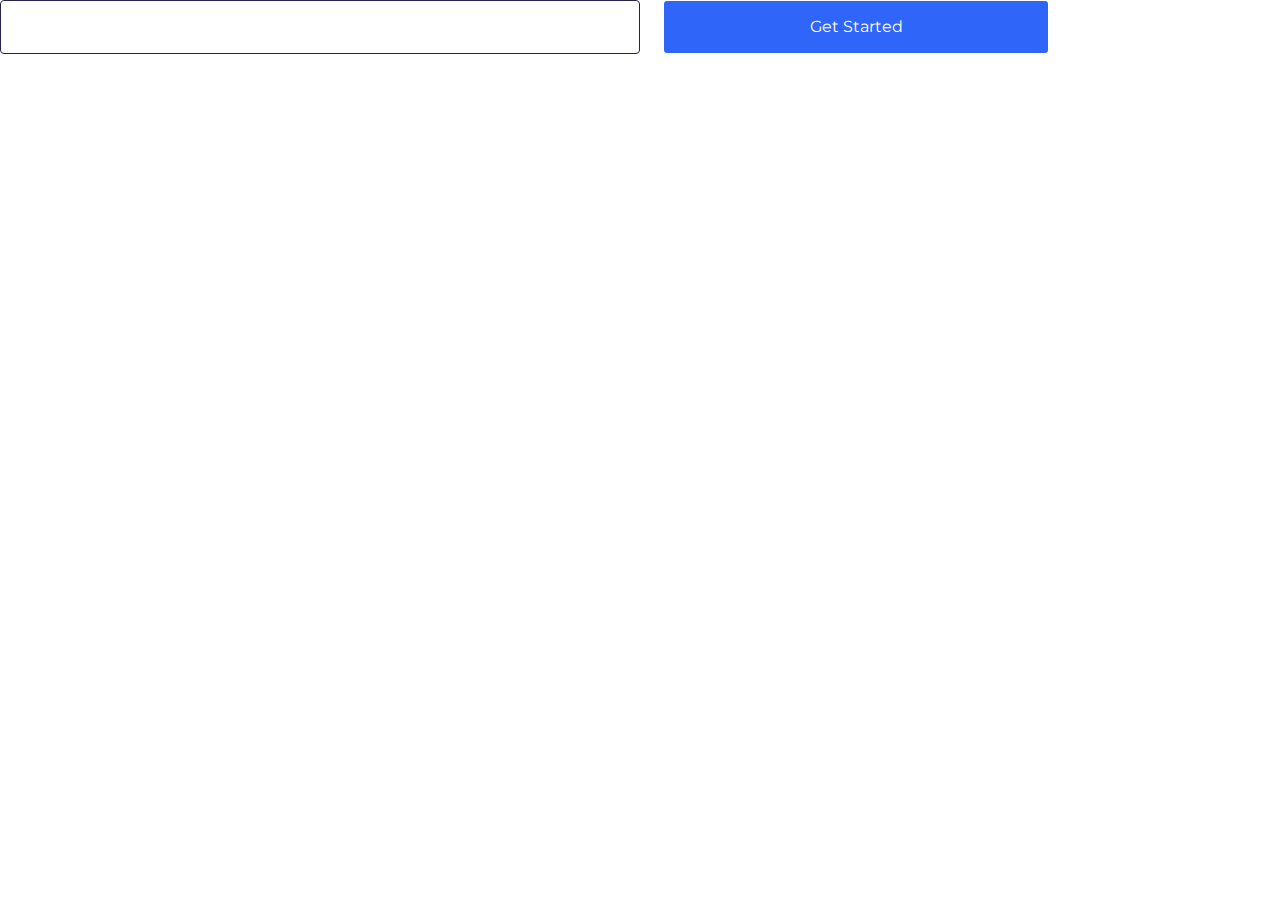
==== index2.html @ 28e1e50e "modified the input field" ====
<!DOCTYPE html>
<html lang="en">
  <head>
    <meta charset="UTF-8" />
    <meta http-equiv="X-UA-Compatible" content="IE=edge" />
    <meta name="viewport" content="width=device-width, initial-scale=1.0" />
    <title>Document</title>
    <link rel="preconnect" href="https://fonts.googleapis.com" />
    <link rel="preconnect" href="https://fonts.gstatic.com" crossorigin />
    <link
      href="https://fonts.googleapis.com/css2?family=Heebo:wght@400;500&family=Inter:wght@400;500&family=Kanit:wght@400;500;600&family=Montserrat:wght@400;500&family=Overpass:wght@400;500;600&display=swap"
      rel="stylesheet"
    />

    <link rel="stylesheet" href="./css/normalize.css" />
    <link rel="stylesheet" href="./css/style.css" />
  </head>
  <body>
    <form action="" method="post">
      <div class="form__input">
        <input
          type="email"
          class="form__input-email form__input-emobile form__input-firstemail"
          id="form__input-email"
          name="email"
          required
        />
        <button class="btn btn__secondary btn__firstemail" type="submit">
          Get Started
        </button>
      </div>
    </form>
  </body>
</html>
---- css/style.css ----
*,
*::before,
*::after {
  box-sizing: border-box;
}

:root {
  --color-primary: #07043b;
  --color-secondary: #2f65f9;
  --color-secondary-hover: #6b9bff;
  --color-white: white;
  --font-overpass: "Overpass", sans-serif;
  --font-montserrat: "Montserrat", sans-serif;
  --font-kanit: "Kanit", sans-serif;
  --font-inter: "Inter", sans-serif;
  --font-heebo: "Heebo", sans-serif;
}

html {
  font-size: 62.5%;
}

body {
  font-family: var(--font-montserrat);
  font-weight: 400;
  line-height: 1.5;
  color: var(--color-primary);
  font-size: 1.6rem;
}

h1,
h2,
h3 {
  font-family: var(--font-kanit);
  font-weight: 500;
  line-height: 1.1;
  color: var(--color-primary);
}

h1 {
  font-size: 3.5rem;
  margin-bottom: 1.5rem;
}

h2 {
  font-size: 2.8rem;
  margin-bottom: 1.8rem;
}

/* button */

.btn {
  padding: 1.7rem 6rem;
  border-radius: 3px;
}

.btn__secondary {
  background: var(--color-secondary);
  color: white;
  border: none;
  transition: background 0.2s;
}

.btn__secondary:hover {
  background: #6b9bff;
}

/* input */
.form__input {
}

.form__input-email {
  display: block;
  padding: 1.7rem 2rem;
  border-radius: 4px;
  border: 1px solid #25234e;
}

.form__input-email:focus {
  border-color: var(--color-secondary-hover);
  box-shadow: 0 0 10px 2px #e7edfc;
  outline: 0;
}

.form__input-emobile {
  width: 100%;
  margin-bottom: 3rem;
}

.form__input .btn__secondary {
  width: 100%;
}

@media screen and (min-width: 768px) {
  .form__input-firstemail {
    display: inline;
  }

  .form__input-emobile {
    width: 50%;
    margin-bottom: 0;
  }

  .form__input .btn__firstemail {
    margin-left: 2rem;
    width: 30%;
  }

  /* for the second email section on the site */

  .form__input-secondemail {
    display: block;
    margin-bottom: 3rem;
    width: 100%;
  }

  .form__input .btn__secondemail {
    margin-left: 0;
    width: 30%;
  }
}
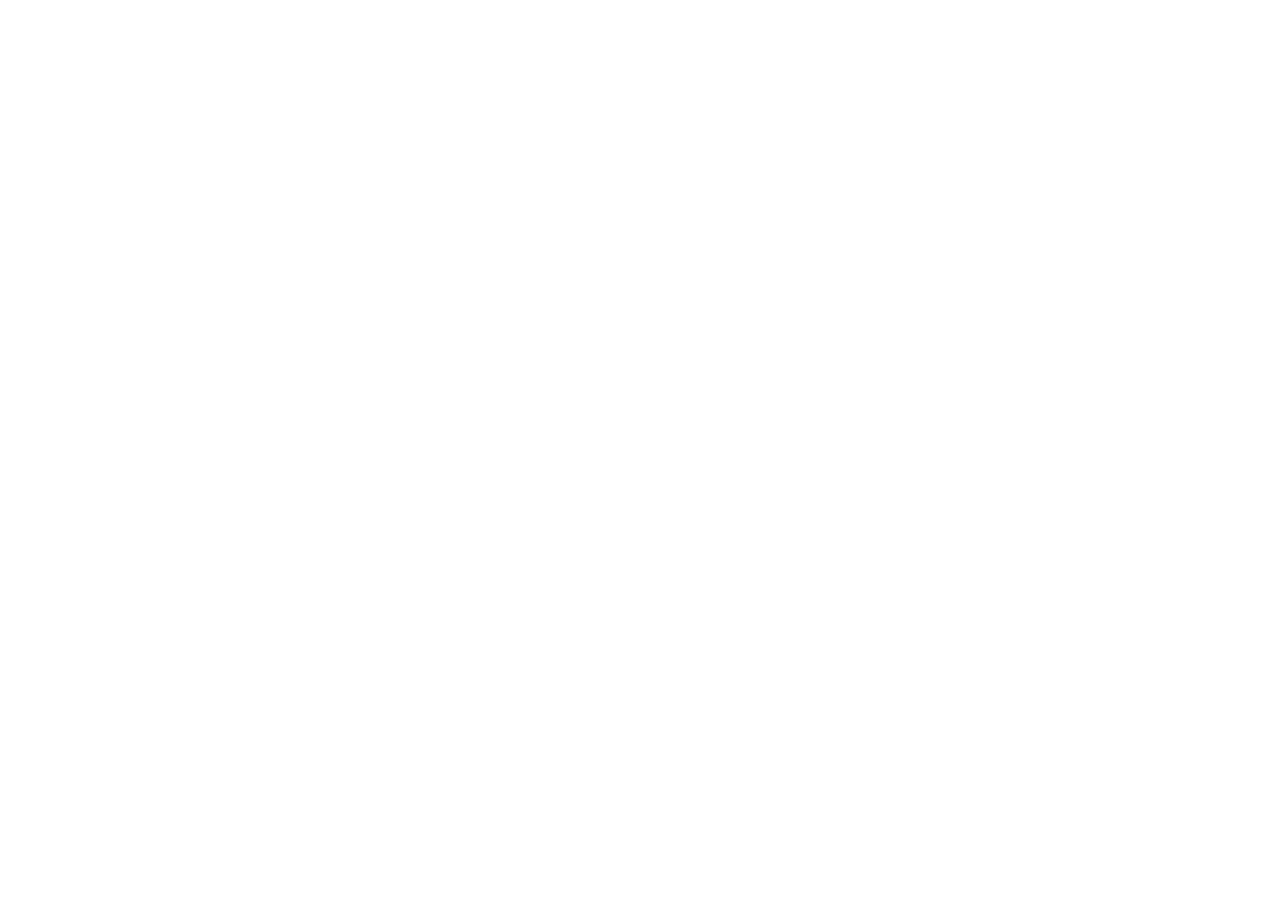
==== commit 8a1f236b: "bult the grid" ====
--- a/index2.html
+++ b/index2.html
@@ -16,19 +16,6 @@
     <link rel="stylesheet" href="./css/style.css" />
   </head>
   <body>
-    <form action="" method="post">
-      <div class="form__input">
-        <input
-          type="email"
-          class="form__input-email form__input-emobile form__input-firstemail"
-          id="form__input-email"
-          name="email"
-          required
-        />
-        <button class="btn btn__secondary btn__firstemail" type="submit">
-          Get Started
-        </button>
-      </div>
-    </form>
+    <div class="grid grid__1x2 grid__1x4"></div>
   </body>
 </html>
--- a/css/style.css
+++ b/css/style.css
@@ -119,3 +119,24 @@
     width: 30%;
   }
 }
+
+/* grid */
+.grid {
+  display: grid;
+  grid-template-columns: repeat(1, 1fr);
+  grid-auto-rows: minmax(10rem, auto);
+}
+
+@media screen and (min-width: 768px) {
+  .grid__1x2 {
+    display: grid;
+    grid-template-columns: repeat(2, 1fr);
+    grid-auto-rows: minmax(10rem, auto);
+  }
+
+  .grid__1x4 {
+    display: grid;
+    grid-template-columns: repeat(4, 1fr);
+    grid-auto-rows: minmax(10rem, auto);
+  }
+}
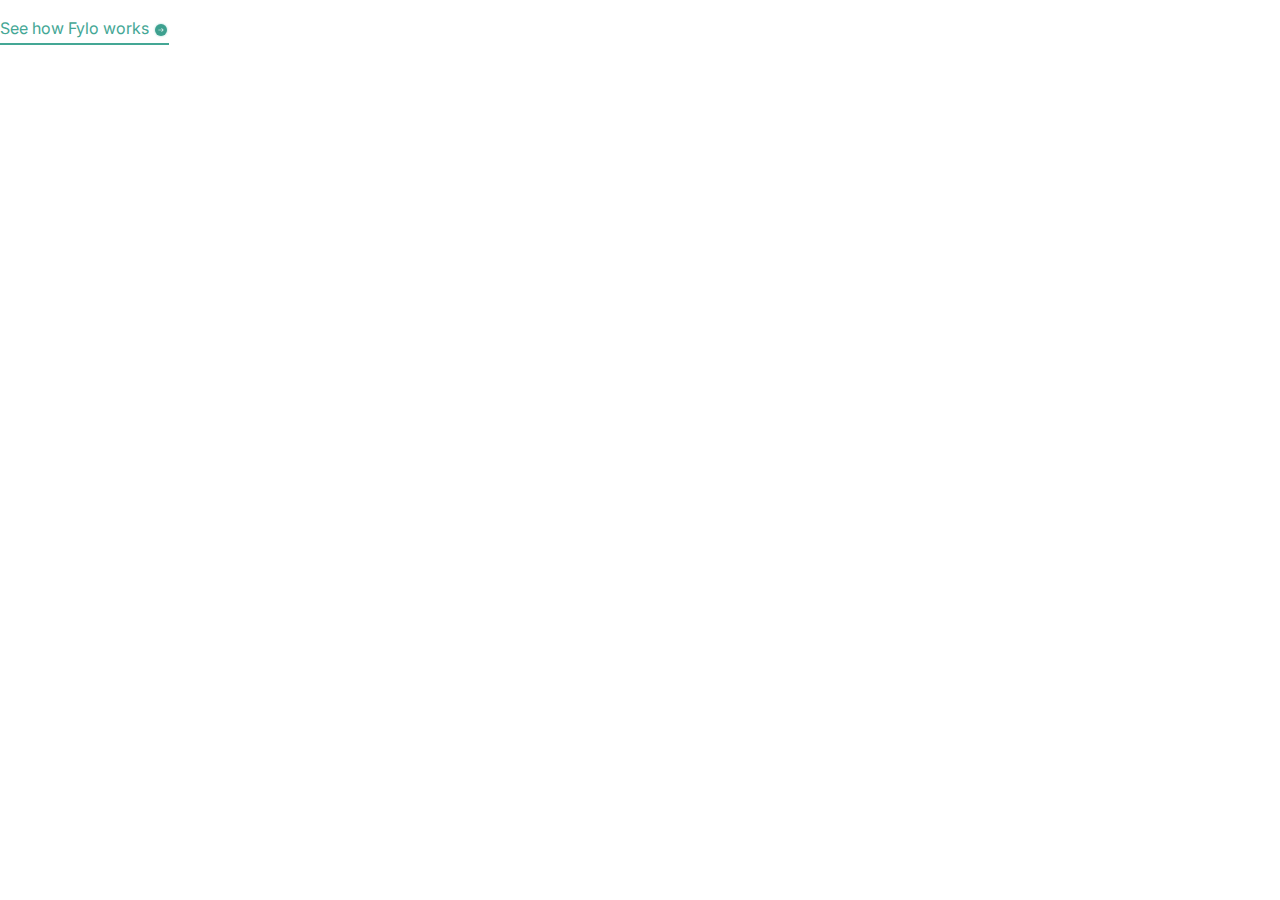
==== commit 19d9edf6: "arrowlink created" ====
--- a/index2.html
+++ b/index2.html
@@ -16,6 +16,11 @@
     <link rel="stylesheet" href="./css/style.css" />
   </head>
   <body>
-    <div class="grid grid__1x2 grid__1x4"></div>
+    <p class="arrow__link">
+      <a href="#">
+        See how Fylo works
+        <img class="arrow__image" src="./images/icon-arrow.svg" alt="" />
+      </a>
+    </p>
   </body>
 </html>
--- a/css/style.css
+++ b/css/style.css
@@ -140,3 +140,18 @@
     grid-auto-rows: minmax(10rem, auto);
   }
 }
+
+/* arrow link */
+
+.arrow__link a {
+  color: #44a795;
+  font-family: "Inter", sans-serif;
+  text-decoration: none;
+  border-bottom: 2px solid #44a795;
+  padding-bottom: 0.5rem;
+  width: 50%;
+}
+
+.arrow__image {
+  vertical-align: middle;
+}
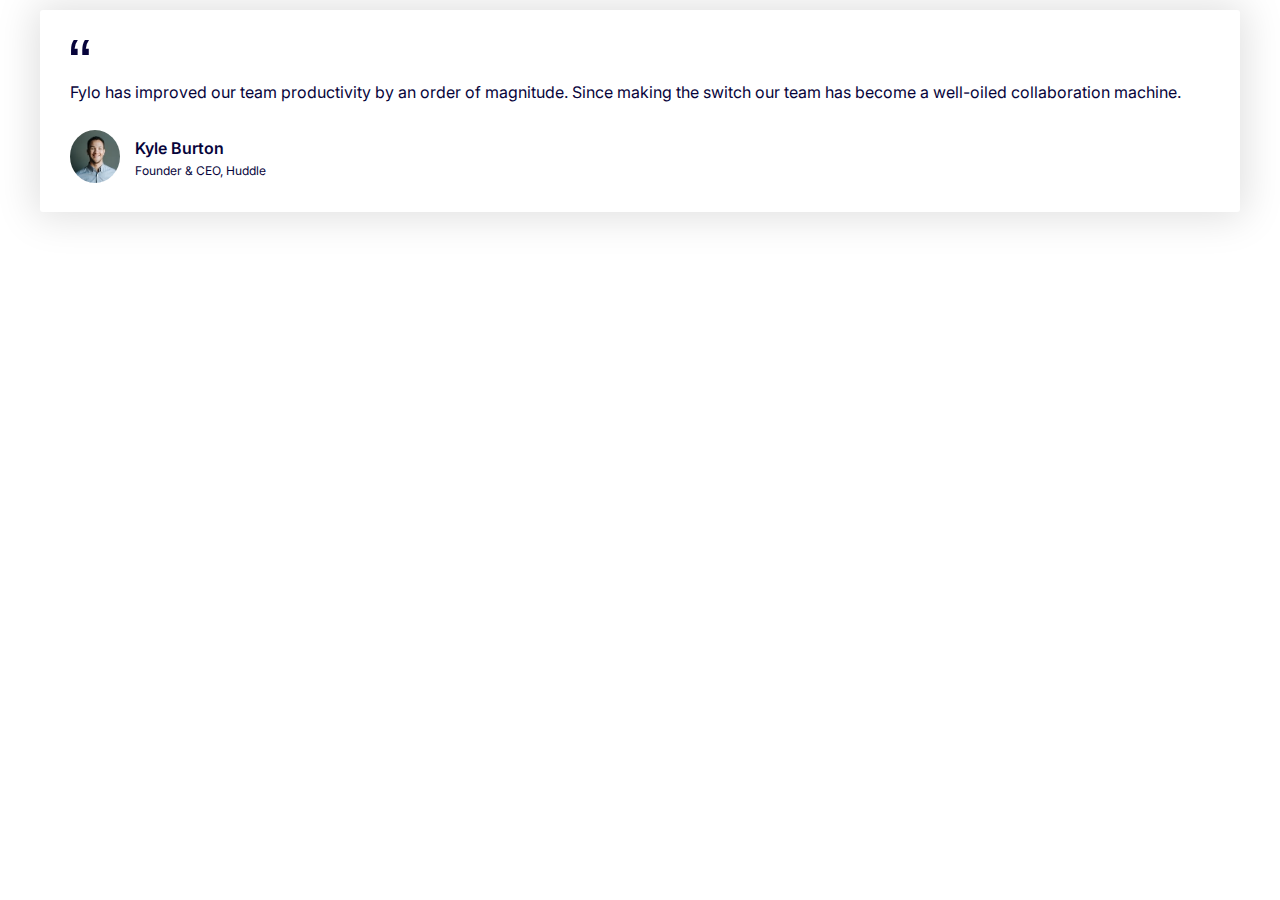
==== commit 941faed0: "testimonial section built" ====
--- a/index2.html
+++ b/index2.html
@@ -8,7 +8,7 @@
     <link rel="preconnect" href="https://fonts.googleapis.com" />
     <link rel="preconnect" href="https://fonts.gstatic.com" crossorigin />
     <link
-      href="https://fonts.googleapis.com/css2?family=Heebo:wght@400;500&family=Inter:wght@400;500&family=Kanit:wght@400;500;600&family=Montserrat:wght@400;500&family=Overpass:wght@400;500;600&display=swap"
+      href="https://fonts.googleapis.com/css2?family=Heebo:wght@400;500;600&family=Inter:wght@400;500&family=Kanit:wght@400;500;600&family=Montserrat:wght@400;500&family=Overpass:wght@400;500;600&display=swap"
       rel="stylesheet"
     />
 
@@ -16,11 +16,26 @@
     <link rel="stylesheet" href="./css/style.css" />
   </head>
   <body>
-    <p class="arrow__link">
-      <a href="#">
-        See how Fylo works
-        <img class="arrow__image" src="./images/icon-arrow.svg" alt="" />
-      </a>
-    </p>
+    <div class="testimonial">
+      <img src="./images/icon-quotes.svg" alt="" class="testimonial__quote" />
+      <p class="testimonial-content">
+        Fylo has improved our team productivity by an order of magnitude. Since
+        making the switch our team has become a well-oiled collaboration
+        machine.
+      </p>
+
+      <section class="user__testimonial">
+        <img
+          src="./images/avatar-testimonial.jpg"
+          alt=""
+          class="testimonial__user-avatar"
+        />
+
+        <div class="testimonial__user-profile">
+          <p class="testimonial__user-name">Kyle Burton</p>
+          <p class="testimonial__user-position">Founder & CEO, Huddle</p>
+        </div>
+      </section>
+    </div>
   </body>
 </html>
--- a/css/style.css
+++ b/css/style.css
@@ -21,7 +21,7 @@
 }
 
 body {
-  font-family: var(--font-montserrat);
+  font-family: var(--font-inter);
   font-weight: 400;
   line-height: 1.5;
   color: var(--color-primary);
@@ -155,3 +155,44 @@
 .arrow__image {
   vertical-align: middle;
 }
+
+/* testimonial */
+
+.testimonial {
+  border-radius: 3px;
+  box-shadow: 0 0 40px 5px rgb(223, 223, 223);
+  margin: 1rem 4rem 0;
+  padding: 3rem 3rem 2rem 3rem;
+}
+.testimonial__quote {
+  width: 20px;
+}
+
+/* user avatar and name */
+
+.user__testimonial {
+  display: flex;
+}
+
+.testimonial__user-avatar {
+  width: 50px;
+  height: 53px;
+  border-radius: 100%;
+
+  align-self: center;
+}
+
+.testimonial__user-profile {
+  margin-left: 1.5rem;
+  align-self: center;
+}
+
+.testimonial__user-name {
+  font-weight: 600;
+  margin-bottom: 0;
+}
+
+.testimonial__user-position {
+  margin-top: 0.2rem;
+  font-size: 1.2rem;
+}
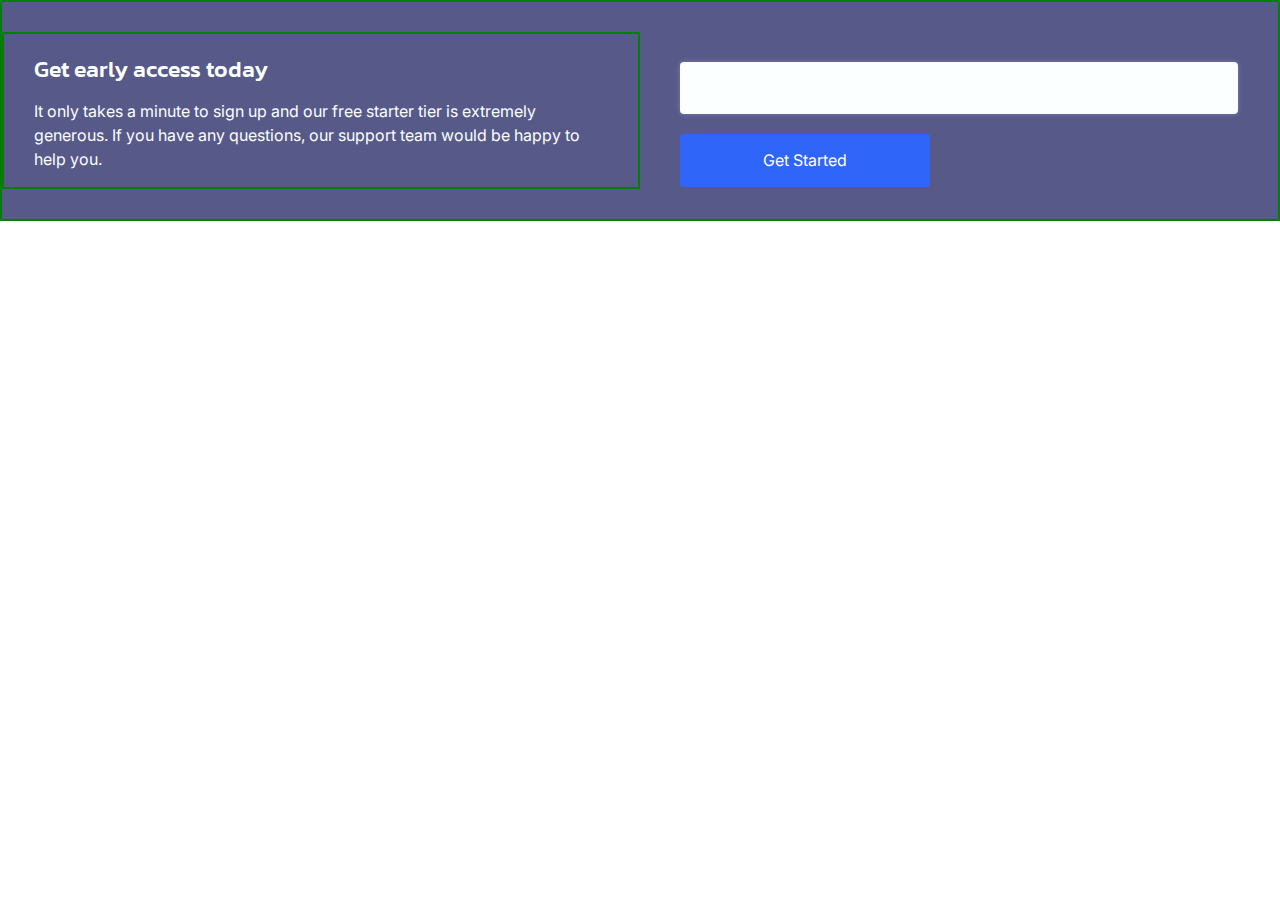
==== commit f1b2fd4d: "built the nav, footer, support," ====
--- a/index2.html
+++ b/index2.html
@@ -14,28 +14,37 @@
 
     <link rel="stylesheet" href="./css/normalize.css" />
     <link rel="stylesheet" href="./css/style.css" />
+
+    <link
+      rel="stylesheet"
+      href="https://cdnjs.cloudflare.com/ajax/libs/font-awesome/4.7.0/css/font-awesome.min.css"
+    />
   </head>
   <body>
-    <div class="testimonial">
-      <img src="./images/icon-quotes.svg" alt="" class="testimonial__quote" />
-      <p class="testimonial-content">
-        Fylo has improved our team productivity by an order of magnitude. Since
-        making the switch our team has become a well-oiled collaboration
-        machine.
-      </p>
-
-      <section class="user__testimonial">
-        <img
-          src="./images/avatar-testimonial.jpg"
-          alt=""
-          class="testimonial__user-avatar"
-        />
-
-        <div class="testimonial__user-profile">
-          <p class="testimonial__user-name">Kyle Burton</p>
-          <p class="testimonial__user-position">Founder & CEO, Huddle</p>
+    <div class="support">
+      <div class="support-width grid grid__1x2">
+        <div class="support-content">
+          <h3 class="support-heading">Get early access today</h3>
+          <p>It only takes a minute to sign up and our free starter tier is extremely generous.
+            If you have any questions, our support team would be happy to help you.</p>
         </div>
-      </section>
+        
+        <form action="" method="post">
+          <div class="form__input">
+            <input
+              type="email"
+              class="form__input-email form__input-emobile form__input-secondemail"
+              id="form__input-email"
+              name="email"
+              required
+            />
+            <button class="btn btn__secondary btn__secondemail" type="submit">
+              Get Started
+            </button>
+          </div>
+        </form>
+            </form>
+      </div>
     </div>
   </body>
 </html>
--- a/css/style.css
+++ b/css/style.css
@@ -47,6 +47,11 @@
   margin-bottom: 1.8rem;
 }
 
+h3 {
+  font-size: 2.3rem;
+  margin-bottom: 1.65rem;
+}
+
 /* button */
 
 .btn {
@@ -196,3 +201,219 @@
   margin-top: 0.2rem;
   font-size: 1.2rem;
 }
+
+/* nav */
+
+.nav {
+  display: flex;
+  justify-content: space-between;
+  flex-wrap: nowrap;
+}
+
+.nav__logo {
+  width: 110px;
+  height: 35px;
+  align-self: center;
+  margin-left: 2rem;
+}
+
+.nav__items {
+  display: flex;
+
+  margin-right: 1rem;
+  padding-left: 5px;
+}
+
+.nav__items li {
+  list-style-type: none;
+  margin: 1rem;
+}
+
+.nav__items a {
+  text-decoration: none;
+  font-size: 1.4rem;
+  color: var(--color-primary);
+  transition: color 0.2s;
+}
+
+.nav__items a:hover {
+  color: #2f65f9;
+}
+
+@media screen and (max-width: 350px) {
+  .nav__items a {
+    font-size: 1.1rem;
+  }
+
+  .nav__logo {
+    width: 90px;
+    height: 28px;
+    align-self: center;
+  }
+}
+
+@media screen and (min-width: 768px) {
+  .nav__logo {
+    margin-left: 4rem;
+    width: 150px;
+    height: 45px;
+  }
+
+  .nav__items li {
+    margin: 2rem;
+  }
+
+  .nav__items {
+    margin-right: 4rem;
+    align-self: center;
+  }
+
+  .nav__items a {
+    font-size: 1.6rem;
+  }
+}
+
+/* footer */
+
+.footer {
+  background: var(--color-primary);
+  padding-top: 5rem;
+}
+
+.grid > section {
+  border: 2px solid green;
+}
+
+.footer__contact {
+  padding-left: 4rem;
+}
+
+.footer__contact .footer__items {
+  padding: 0;
+}
+
+.footer__logo {
+  width: 100%;
+}
+
+.footer-link {
+  margin-bottom: 1rem;
+}
+
+.footer__items li {
+  list-style: none;
+  margin-bottom: 1rem;
+}
+
+.footer__items a {
+  text-decoration: none;
+  color: white;
+  transition: color 0.2s;
+}
+
+.footer__items a:hover {
+  color: lightblue;
+}
+
+.footer__items img {
+  margin-right: 1rem;
+}
+
+.footer__socials {
+  justify-self: center;
+}
+.footer__socials li {
+  display: inline;
+  margin: 0.5rem;
+}
+
+.footer__items i {
+  color: white;
+  padding: 0.5rem 0.6rem;
+  border: 1px solid white;
+  border-radius: 200%;
+}
+
+i.fa-facebook {
+  color: white;
+  padding: 0.5rem 0.8rem;
+}
+
+@media screen and (min-width: 768px) {
+  .footer {
+    height: 300px;
+  }
+
+  .footer__logo {
+    white-space: wrap;
+  }
+  .footer__socials {
+    justify-self: center;
+  }
+
+  .footer__about {
+    padding-top: 5.5rem;
+  }
+
+  .footer__faq {
+    padding-top: 5.5rem;
+  }
+
+  .footer__socials {
+    justify-self: normal;
+    padding-top: 5.5rem;
+  }
+
+  .footer__contact {
+    padding-left: 10%;
+  }
+}
+
+/* support */
+
+.support {
+  text-align: center;
+  border: 2px solid green;
+  padding: 3rem 10% 7rem;
+  background: #575989;
+}
+
+.support h3,
+.support p {
+  color: #fbffff;
+}
+
+.support .form__input-email {
+  border: none;
+  background: #fbffff;
+  box-shadow: 0 0 5px 0 rgb(126, 126, 175);
+  margin-top: 3rem;
+  margin-bottom: 2rem;
+}
+
+@media screen and (min-width: 768px) {
+  .support {
+    text-align: left;
+    padding: 3rem 0;
+  }
+
+  .support-width {
+    max-width: 1440px;
+    margin: 0 auto;
+  }
+
+  .support-content {
+    border: 2px solid green;
+    padding-left: 3rem;
+    padding-right: 5rem;
+    justify-self: left;
+  }
+
+  .support .btn {
+    width: 250px;
+  }
+
+  .support .form__input {
+    padding: 0 4rem;
+  }
+}
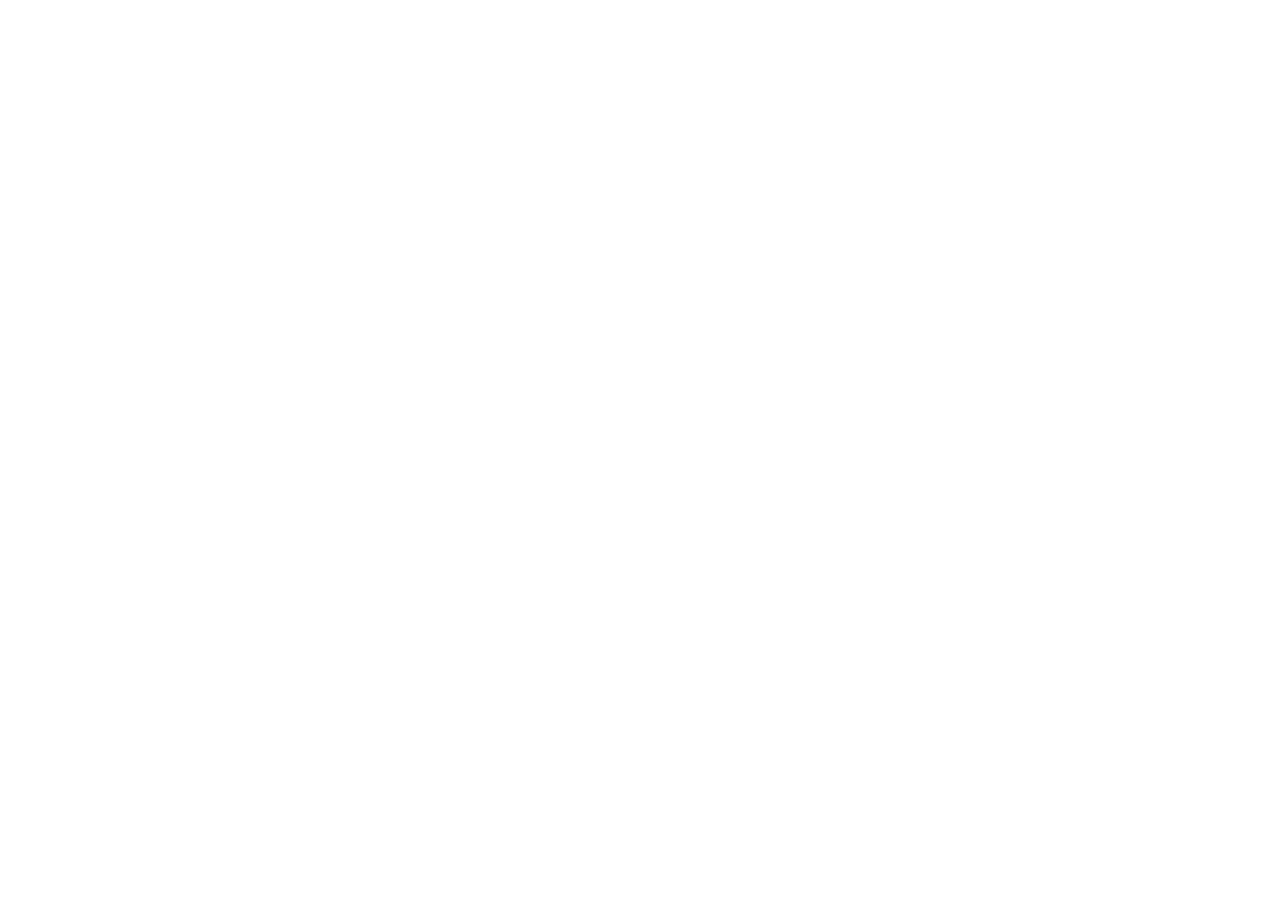
==== commit cf0c2a4f: "built the banner section" ====
--- a/index2.html
+++ b/index2.html
@@ -20,31 +20,5 @@
       href="https://cdnjs.cloudflare.com/ajax/libs/font-awesome/4.7.0/css/font-awesome.min.css"
     />
   </head>
-  <body>
-    <div class="support">
-      <div class="support-width grid grid__1x2">
-        <div class="support-content">
-          <h3 class="support-heading">Get early access today</h3>
-          <p>It only takes a minute to sign up and our free starter tier is extremely generous.
-            If you have any questions, our support team would be happy to help you.</p>
-        </div>
-        
-        <form action="" method="post">
-          <div class="form__input">
-            <input
-              type="email"
-              class="form__input-email form__input-emobile form__input-secondemail"
-              id="form__input-email"
-              name="email"
-              required
-            />
-            <button class="btn btn__secondary btn__secondemail" type="submit">
-              Get Started
-            </button>
-          </div>
-        </form>
-            </form>
-      </div>
-    </div>
-  </body>
+  <body></body>
 </html>
--- a/css/style.css
+++ b/css/style.css
@@ -33,7 +33,7 @@
 h3 {
   font-family: var(--font-kanit);
   font-weight: 500;
-  line-height: 1.1;
+  line-height: 1.2;
   color: var(--color-primary);
 }
 
@@ -83,7 +83,7 @@
 
 .form__input-email:focus {
   border-color: var(--color-secondary-hover);
-  box-shadow: 0 0 10px 2px #e7edfc;
+  box-shadow: 0 0 10px 2px #5673bb;
   outline: 0;
 }
 
@@ -417,3 +417,84 @@
     padding: 0 4rem;
   }
 }
+
+/* banner */
+
+.hero__banner {
+  border: 2px solid green;
+  text-align: center;
+  padding: 3rem;
+}
+.hero__image {
+  width: 100%;
+}
+
+.hero-heading {
+  font-size: 3rem;
+}
+
+.hero__content {
+  margin-top: 3rem;
+}
+
+.hero__banner .form__input-email {
+  margin-top: 3rem;
+  margin-bottom: 2rem;
+  border: 2px solid #b4b4b4;
+  box-shadow: 0 0 5px 0 rgb(221, 221, 221);
+}
+
+.form__input-email:focus {
+  border-color: var(--color-secondary-hover);
+  box-shadow: 0 0 10px 2px #ecedf0;
+  outline: 0;
+}
+
+.hero__banner .form__input-email::placeholder {
+  color: lightgray;
+}
+
+@media screen and (min-width: 768px) {
+  .hero__banner {
+    max-width: 1440px;
+    margin: 0 auto;
+    grid-template-areas: "aside aside1";
+    text-align: left;
+  }
+
+  .hero-heading {
+    font-size: 3.3rem;
+  }
+
+  .hero__image {
+    grid-area: aside1;
+    width: 90%;
+    align-self: center;
+    border: 2px solid green;
+    justify-self: right;
+    margin-right: 0;
+  }
+  .hero__content {
+    border: 2px solid green;
+    align-self: center;
+    margin-left: 2rem;
+  }
+
+  .hero__description {
+    margin-bottom: 0;
+  }
+
+  .hero__banner .form__input-email {
+    margin-top: 1rem;
+    width: 60%;
+  }
+
+  .form__input {
+    border: 2px solid green;
+  }
+
+  .hero__content .btn {
+    padding: 1.7rem 4%;
+    white-space: nowrap;
+  }
+}
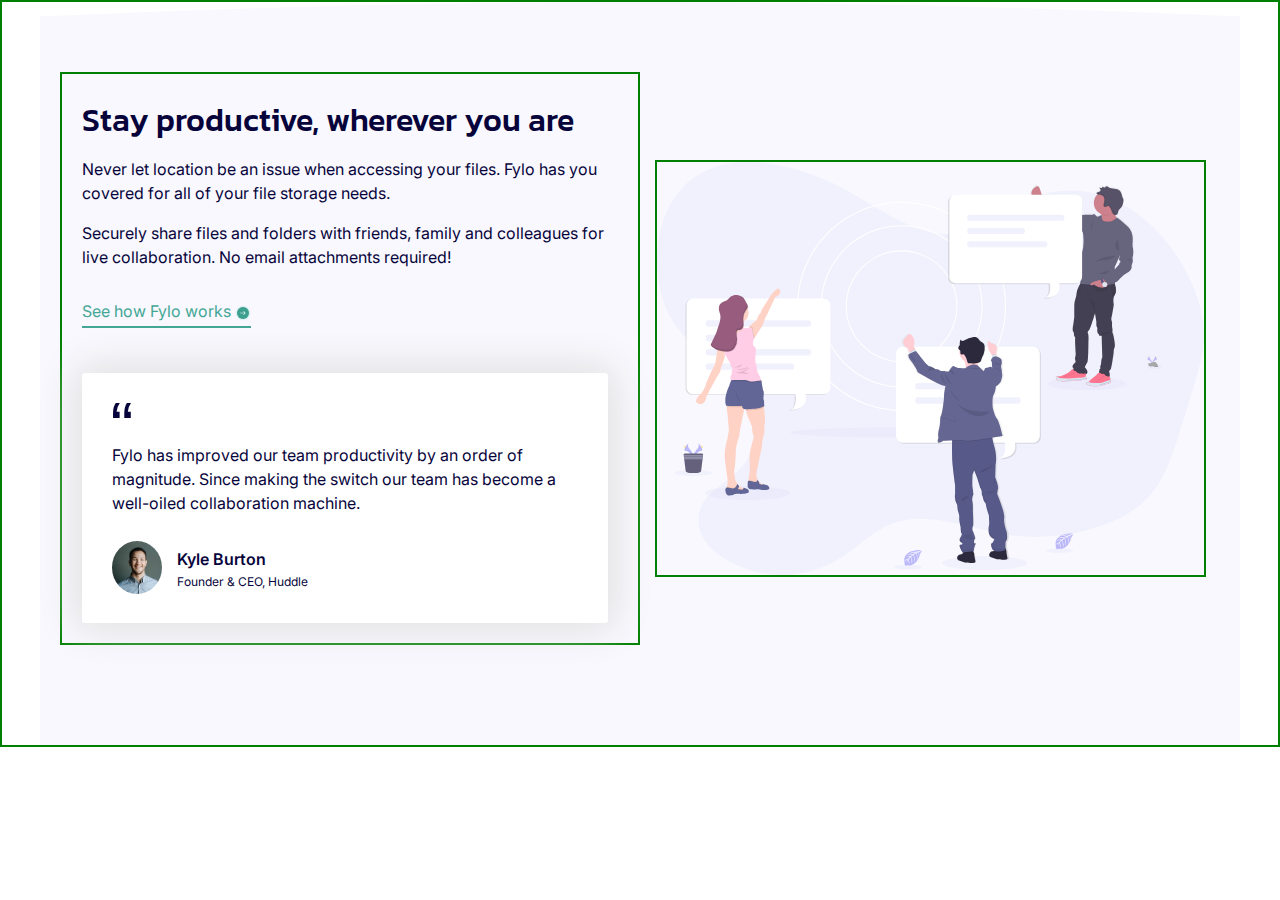
==== commit 456dd560: "built the features section" ====
--- a/index2.html
+++ b/index2.html
@@ -20,5 +20,59 @@
       href="https://cdnjs.cloudflare.com/ajax/libs/font-awesome/4.7.0/css/font-awesome.min.css"
     />
   </head>
-  <body></body>
+  <body>
+    <div class="features">
+      <div class="features__background grid grid__1x2">
+        <img src="./images/illustration-2.svg" alt="" class="features__image" />
+
+        <div class="features__content">
+          <h2 class="features-heading">Stay productive, wherever you are</h2>
+          <p class="features-description">
+            Never let location be an issue when accessing your files. Fylo has
+            you covered for all of your file storage needs.
+          </p>
+
+          <p class="features-description">
+            Securely share files and folders with friends, family and colleagues
+            for live collaboration. No email attachments required!
+          </p>
+
+          <p class="arrow__link">
+            <a href="#">
+              See how Fylo works
+              <img class="arrow__image" src="./images/icon-arrow.svg" alt="" />
+            </a>
+          </p>
+
+          <!-- testimonial -->
+
+          <div class="testimonial">
+            <img
+              src="./images/icon-quotes.svg"
+              alt=""
+              class="testimonial__quote"
+            />
+            <p class="testimonial-content">
+              Fylo has improved our team productivity by an order of magnitude.
+              Since making the switch our team has become a well-oiled
+              collaboration machine.
+            </p>
+
+            <section class="user__testimonial">
+              <img
+                src="./images/avatar-testimonial.jpg"
+                alt=""
+                class="testimonial__user-avatar"
+              />
+
+              <div class="testimonial__user-profile">
+                <p class="testimonial__user-name">Kyle Burton</p>
+                <p class="testimonial__user-position">Founder & CEO, Huddle</p>
+              </div>
+            </section>
+          </div>
+        </div>
+      </div>
+    </div>
+  </body>
 </html>
--- a/css/style.css
+++ b/css/style.css
@@ -43,7 +43,7 @@
 }
 
 h2 {
-  font-size: 2.8rem;
+  font-size: 3.2rem;
   margin-bottom: 1.8rem;
 }
 
@@ -498,3 +498,77 @@
     white-space: nowrap;
   }
 }
+
+/* features */
+.features {
+  border: 2px solid green;
+  text-align: center;
+}
+
+.features__background {
+  background: url(../images/bg-curve-mobile.svg) no-repeat;
+  background-size: cover;
+  background-position: center;
+  padding: 2rem;
+}
+
+.features__image {
+  width: 95%;
+  border: 2px solid green;
+  margin: 6rem auto 1rem;
+}
+
+.features__content {
+  margin-top: 3rem;
+  border: 2px solid green;
+}
+
+.features__content .testimonial {
+  background-color: white;
+  text-align: left;
+  margin: 5rem 1rem 2rem;
+}
+
+.features__content .arrow__link {
+  margin-top: 3rem;
+}
+
+@media screen and (min-width: 768px) {
+  .features {
+    border: 2px solid green;
+    text-align: left;
+  }
+
+  .features__background {
+    background: url(../images/bg-curve-desktop.svg) no-repeat;
+    background-size: cover;
+    background-position: center;
+    grid-template-areas: "aside aside1";
+    padding: 4rem 2rem 10rem;
+    max-width: 1200px;
+    margin: 0 auto;
+  }
+
+  .features__image {
+    grid-area: aside1;
+    width: 95%;
+    align-self: center;
+    justify-self: right;
+  }
+
+  .features__content {
+    margin-top: 3rem;
+    border: 2px solid green;
+    padding-left: 2rem;
+  }
+
+  .features__content .testimonial {
+    background-color: white;
+    text-align: left;
+    margin: 5rem 3rem 2rem 0;
+  }
+
+  .features-description {
+    margin-right: 3rem;
+  }
+}
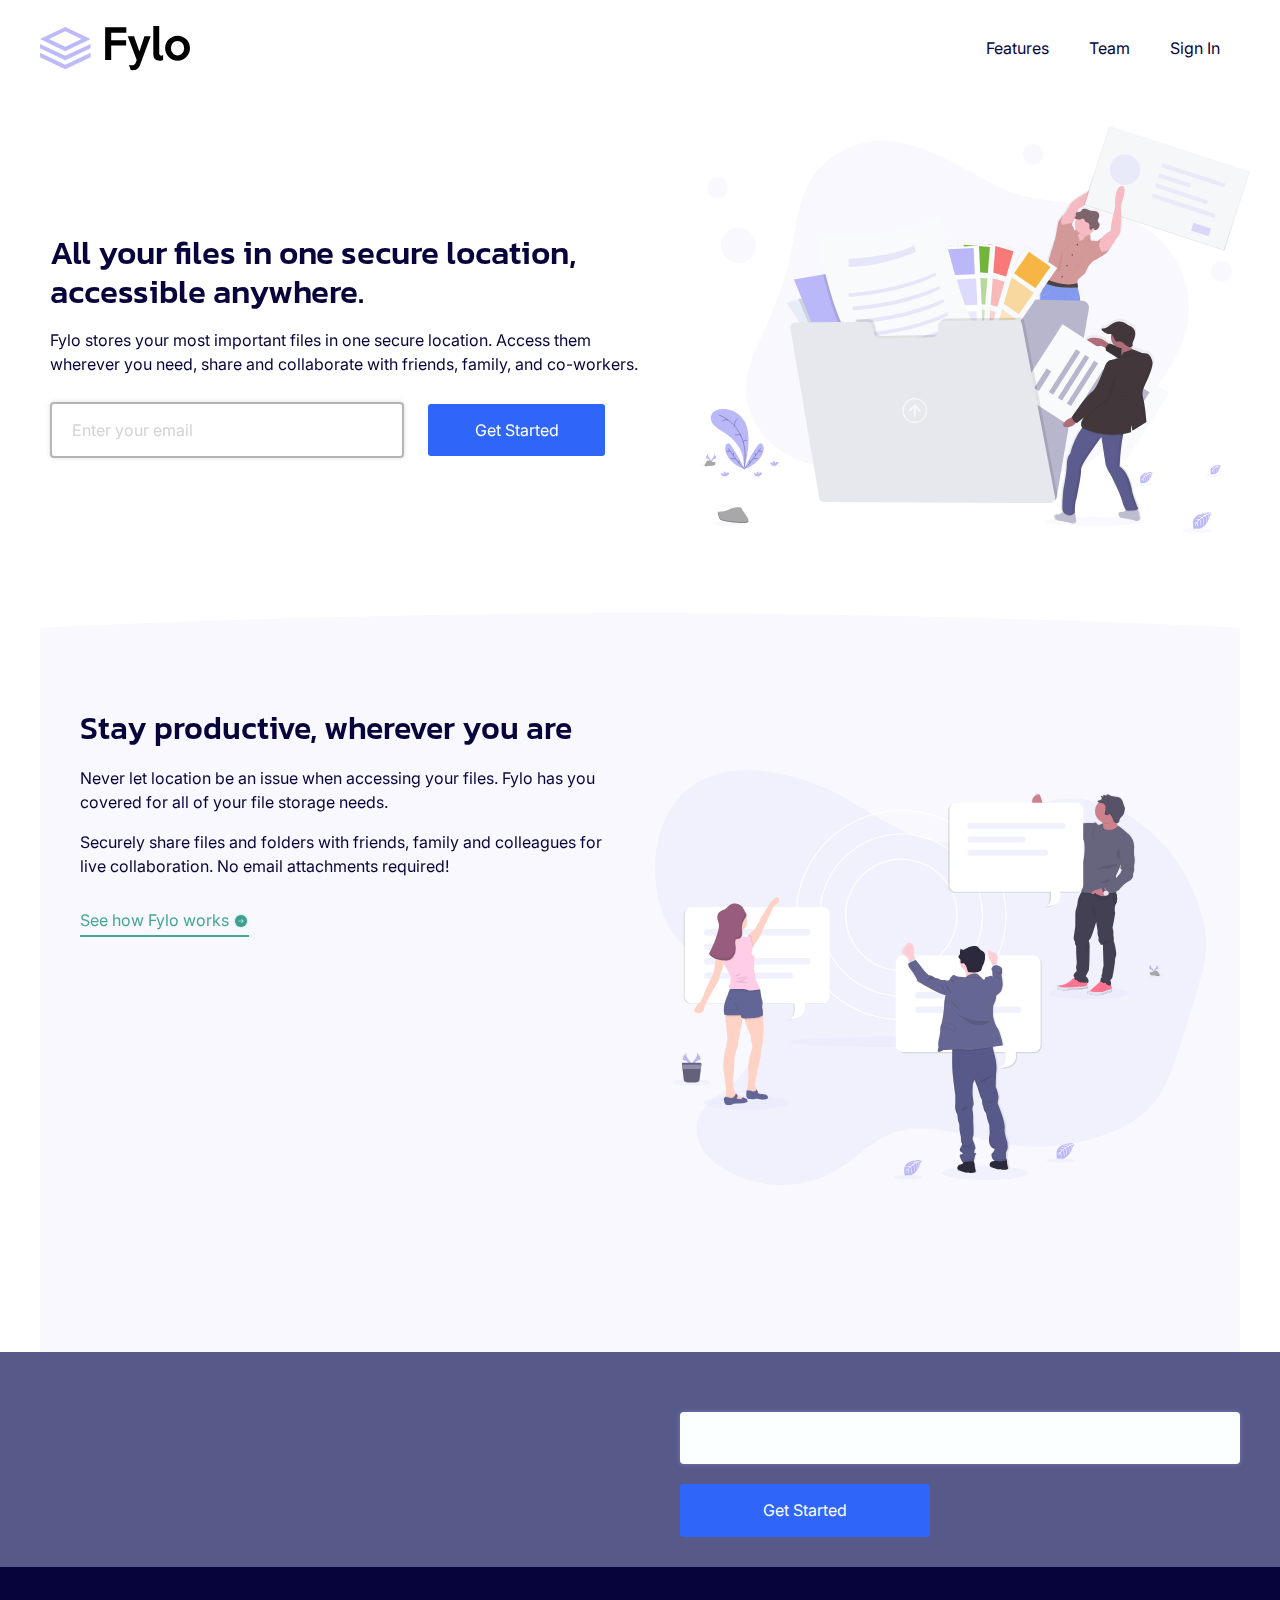
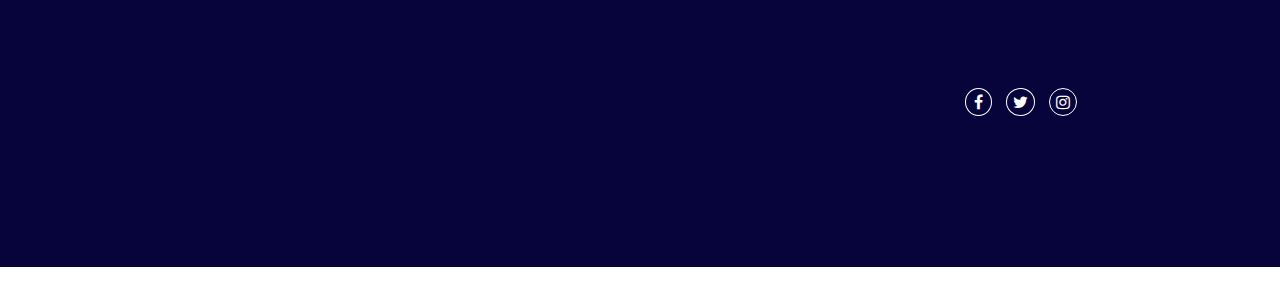
==== commit 00cac99b: "combined the whole components" ====
--- a/index2.html
+++ b/index2.html
@@ -4,7 +4,8 @@
     <meta charset="UTF-8" />
     <meta http-equiv="X-UA-Compatible" content="IE=edge" />
     <meta name="viewport" content="width=device-width, initial-scale=1.0" />
-    <title>Document</title>
+    <meta name="description" content="Fylo stores your most important files in one secure location.">
+    <title>Fylo - A fast and secure cloud to store your files</title>
     <link rel="preconnect" href="https://fonts.googleapis.com" />
     <link rel="preconnect" href="https://fonts.gstatic.com" crossorigin />
     <link
@@ -19,60 +20,218 @@
       rel="stylesheet"
       href="https://cdnjs.cloudflare.com/ajax/libs/font-awesome/4.7.0/css/font-awesome.min.css"
     />
+
+    <link rel="stylesheet" href="https://unpkg.com/aos@next/dist/aos.css" />
   </head>
   <body>
-    <div class="features">
-      <div class="features__background grid grid__1x2">
-        <img src="./images/illustration-2.svg" alt="" class="features__image" />
-
-        <div class="features__content">
-          <h2 class="features-heading">Stay productive, wherever you are</h2>
-          <p class="features-description">
-            Never let location be an issue when accessing your files. Fylo has
-            you covered for all of your file storage needs.
+    <header>
+      <!-- nav -->
+      <div class="nav">
+        <img src="./images/logo.svg" alt="" class="nav__logo" />
+
+        <ul class="nav__items">
+          <li><a href="#">Features</a></li>
+          <li><a href="#">Team</a></li>
+          <li><a href="#">Sign In</a></li>
+        </ul>
+      </div>
+
+      <!-- hero banner -->
+
+      <div class="hero__banner grid grid__1x2">
+      
+        <img src="./images/illustration-1.svg" alt="" class="hero__image" />
+        
+    
+        <div class="hero__content" data-aos="zoom-in-right"  data-aos-duration="1500">
+          <h1 class="hero-heading">
+            All your files in one secure location, accessible anywhere.
+          </h1>
+          <p class="hero-description">
+            Fylo stores your most important files in one secure location. Access
+            them wherever you need, share and collaborate with friends, family,
+            and co-workers.
           </p>
-
-          <p class="features-description">
-            Securely share files and folders with friends, family and colleagues
-            for live collaboration. No email attachments required!
-          </p>
-
-          <p class="arrow__link">
-            <a href="#">
-              See how Fylo works
-              <img class="arrow__image" src="./images/icon-arrow.svg" alt="" />
-            </a>
-          </p>
-
-          <!-- testimonial -->
-
-          <div class="testimonial">
-            <img
-              src="./images/icon-quotes.svg"
-              alt=""
-              class="testimonial__quote"
-            />
-            <p class="testimonial-content">
-              Fylo has improved our team productivity by an order of magnitude.
-              Since making the switch our team has become a well-oiled
-              collaboration machine.
+    
+          <form action="" method="post">
+            <div class="form__input">
+              <input
+                type="email"
+                class="form__input-email form__input-emobile form__input-firstemail"
+                id="form__input-email"
+                name="email"
+                placeholder="Enter your email"
+                required
+              />
+              <button class="btn btn__secondary btn__firstemail" type="submit">
+                Get Started
+              </button>
+            </div>
+          
+        </div>
+      </div>
+    </header>
+
+    <main>
+      <!-- features -->
+
+      <div class="features">
+        <div class="features__background grid grid__1x2">
+          <img src="./images/illustration-2.svg" alt="" data-aos="zoom-in-right"  data-aos-duration="1500" class="features__image" />
+      
+          <div class="features__content" data-aos="fade-right"  data-aos-duration="1500">
+            <h2 class="features-heading">Stay productive, wherever you are</h2>
+            <p class="features-description">
+              Never let location be an issue when accessing your files. Fylo has you
+              covered for all of your file storage needs.
             </p>
-
-            <section class="user__testimonial">
-              <img
-                src="./images/avatar-testimonial.jpg"
-                alt=""
-                class="testimonial__user-avatar"
+      
+            <p class="features-description">
+              Securely share files and folders with friends, family and colleagues for
+              live collaboration. No email attachments required!
+            </p>
+      
+            <p class="arrow__link">
+              <a href="#">
+                See how Fylo works
+                <img class="arrow__image" src="./images/icon-arrow.svg" alt="" />
+              </a>
+            </p>
+      
+            <!-- testimonial -->
+      
+            <div class="testimonial" data-aos="zoom-in-right"  data-aos-duration="1500">
+              <img src="./images/icon-quotes.svg" alt="" class="testimonial__quote" />
+              <p class="testimonial-content">
+                Fylo has improved our team productivity by an order of magnitude.
+                Since making the switch our team has become a well-oiled collaboration
+                machine.
+              </p>
+      
+              <section class="user__testimonial">
+                <img
+                  src="./images/avatar-testimonial.jpg"
+                  alt=""
+                  class="testimonial__user-avatar"
+                />
+      
+                <div class="testimonial__user-profile">
+                  <p class="testimonial__user-name">Kyle Burton</p>
+                  <p class="testimonial__user-position">Founder & CEO, Huddle</p>
+                </div>
+              </section>
+            </div>
+          </div>
+        </div>
+      </div>
+
+      <!-- support -->
+
+      <div class="support">
+        <div class="support-width grid grid__1x2">
+          <div class="support-content" data-aos="zoom-in-right"  data-aos-duration="1500">
+            <h3 class="support-heading">Get early access today</h3>
+            <p>It only takes a minute to sign up and our free starter tier is extremely generous.
+              If you have any questions, our support team would be happy to help you.</p>
+          </div>
+          
+          <form action="" method="post">
+            <div class="form__input">
+              <input
+                type="email"
+                class="form__input-email form__input-emobile form__input-secondemail"
+                id="form__input-email"
+                name="email"
+                required
               />
-
-              <div class="testimonial__user-profile">
-                <p class="testimonial__user-name">Kyle Burton</p>
-                <p class="testimonial__user-position">Founder & CEO, Huddle</p>
-              </div>
-            </section>
-          </div>
-        </div>
-      </div>
-    </div>
+              <button class="btn btn__secondary btn__secondemail" type="submit">
+                Get Started
+              </button>
+            </div>
+          </form>
+              </form>
+        </div>
+      </div></main>
+
+      <!-- footer -->
+
+      <footer class="footer" >
+        <div class="grid grid__1x4 footer-grid">
+          <section class="footer__contact" data-aos="zoom-in-up"  data-aos-duration="1500">
+            <svg
+              class="footer__logo"
+              width="100"
+              height="49"
+              xmlns="http://www.w3.org/2000/svg"
+              xmlns:xlink="http://www.w3.org/1999/xlink"
+            >
+              <defs><path id="a" d="M.014.03h93.96v48.29H.015z" /></defs>
+              <g fill="none" fill-rule="evenodd">
+                <path
+                  d="M0 14.13v.123l27.95 13.13L56 14.209v-.033L27.95 1 0 14.13zm10.077.062L27.95 5.795l17.877 8.397-17.877 8.396-17.874-8.396zM27.95 32.483L0 19.55v4.784l27.95 12.964L56 24.289v-4.784L27.95 32.483zm0 9.703L0 29.25v4.783L27.95 47 56 33.99v-4.784l-28.05 12.98z"
+                  fill="#fff"
+                />
+                <g transform="translate(72)">
+                  <mask id="b" fill="white"><use xlink:href="#a" /></mask>
+                  <path
+                    d="M87.56 24.152a8.1 8.1 0 0 0-2.161-5.573 7.259 7.259 0 0 0-2.34-1.673 6.864 6.864 0 0 0-2.85-.601c-1.01 0-1.961.2-2.852.601a7.257 7.257 0 0 0-2.34 1.673 8.102 8.102 0 0 0-2.16 5.574 8.102 8.102 0 0 0 2.16 5.573 7.257 7.257 0 0 0 2.34 1.672 6.864 6.864 0 0 0 2.851.602c1.01 0 1.96-.2 2.852-.602a7.259 7.259 0 0 0 2.339-1.672 8.1 8.1 0 0 0 2.16-5.574zm6.415 0c0 1.932-.357 3.723-1.07 5.373a13.098 13.098 0 0 1-2.94 4.28c-1.247 1.205-2.71 2.156-4.388 2.854-1.678.699-3.468 1.048-5.369 1.048-1.9 0-3.683-.349-5.346-1.048a13.863 13.863 0 0 1-4.366-2.876 13.351 13.351 0 0 1-2.94-4.302c-.713-1.65-1.07-3.426-1.07-5.329 0-1.873.364-3.634 1.092-5.284a13.92 13.92 0 0 1 2.962-4.325 13.671 13.671 0 0 1 4.367-2.898 13.552 13.552 0 0 1 5.301-1.048c1.901 0 3.69.35 5.369 1.048 1.678.698 3.14 1.65 4.388 2.854 1.248 1.204 2.228 2.638 2.94 4.302.713 1.665 1.07 3.449 1.07 5.351zM64.258 36.905a8.6 8.6 0 0 1-1.715.58c-.638.148-1.3.222-1.982.222a9.84 9.84 0 0 1-2.74-.379 6.003 6.003 0 0 1-2.295-1.226c-.653-.565-1.173-1.3-1.56-2.207-.385-.907-.578-2-.578-3.277V.029h6.549v29.474c0 1.07.215 1.806.646 2.207.43.401.943.602 1.537.602.742 0 1.455-.223 2.138-.669v5.262zM50.492 11.22L38.908 41.854c-.861 2.289-1.99 3.939-3.386 4.95-1.396 1.01-3.06 1.515-4.99 1.515-.297 0-.623-.022-.98-.066a7.352 7.352 0 0 1-1.025-.201l-2.138-5.975a8.486 8.486 0 0 0 1.56.557c.534.134 1.039.201 1.514.201 1.01 0 1.93-.23 2.762-.691.832-.46 1.47-1.315 1.916-2.564l.891-2.586-9.935-25.773h6.995l5.925 16.588 5.57-16.588h6.905zM23.538 7.342H6.786v8.294h16.529v5.618H6.785v15.784H.015V1.412h23.524v5.93z"
+                    fill="#fff"
+                    mask="url(#b)"
+                  />
+                </g>
+              </g>
+            </svg>
+            <ul class="footer__items">
+              <li class="footer-link">
+                <a href="#"
+                  ><img src="./images/icon-phone.svg" alt="" /> +1-543-123-4567
+                </a>
+              </li>
+      
+              <li class="footer-link">
+                <a href="mailto:example@fylo.com"
+                  ><img src="./images/icon-email.svg" alt="" /> example@fylo.com</a
+                >
+              </li>
+            </ul>
+          </section>
+      
+          <section class="footer__about" data-aos="zoom-in-up"  data-aos-duration="1500">
+            <ul class="footer__items">
+              <li><a href="#">About Us</a></li>
+              <li><a href="#"> Jobs</a></li>
+              <li><a href="#"> Press</a></li>
+              <li><a href="#"> Blog</a></li>
+            </ul>
+          </section>
+      
+          <section class="footer__faq" data-aos="zoom-in-up"  data-aos-duration="1500">
+            <ul class="footer__items">
+              <li><a href="#">Contact Us</a></li>
+              <li><a href="#"> Terms</a></li>
+              <li><a href="#"> Privacy</a></li>
+            </ul>
+          </section>
+      
+          <section class="footer__socials" >
+            <ul class="footer__items">
+              <li>
+                <a href="#"><i class="fa fa-facebook"></i></a>
+              </li>
+              <li>
+                <a href="#"> <i class="fa fa-twitter"></i></a>
+              </li>
+              <li>
+                <a href="#"> <i class="fa fa-instagram"></i></a>
+              </li>
+            </ul>
+          </section>
+        </div>
+      </footer>
+      
+      <script src="https://unpkg.com/aos@next/dist/aos.js"></script>
+      <script>
+        AOS.init();
+      </script>
   </body>
 </html>
--- a/css/style.css
+++ b/css/style.css
@@ -4,6 +4,10 @@
   box-sizing: border-box;
 }
 
+::selection {
+  background: #535169;
+  color: white;
+}
 :root {
   --color-primary: #07043b;
   --color-secondary: #2f65f9;
@@ -280,10 +284,6 @@
   padding-top: 5rem;
 }
 
-.grid > section {
-  border: 2px solid green;
-}
-
 .footer__contact {
   padding-left: 4rem;
 }
@@ -321,6 +321,9 @@
 
 .footer__socials {
   justify-self: center;
+}
+.footer__socials ul {
+  padding-left: 0;
 }
 .footer__socials li {
   display: inline;
@@ -373,7 +376,7 @@
 
 .support {
   text-align: center;
-  border: 2px solid green;
+
   padding: 3rem 10% 7rem;
   background: #575989;
 }
@@ -403,7 +406,6 @@
   }
 
   .support-content {
-    border: 2px solid green;
     padding-left: 3rem;
     padding-right: 5rem;
     justify-self: left;
@@ -421,7 +423,6 @@
 /* banner */
 
 .hero__banner {
-  border: 2px solid green;
   text-align: center;
   padding: 3rem;
 }
@@ -470,12 +471,11 @@
     grid-area: aside1;
     width: 90%;
     align-self: center;
-    border: 2px solid green;
+
     justify-self: right;
     margin-right: 0;
   }
   .hero__content {
-    border: 2px solid green;
     align-self: center;
     margin-left: 2rem;
   }
@@ -489,10 +489,6 @@
     width: 60%;
   }
 
-  .form__input {
-    border: 2px solid green;
-  }
-
   .hero__content .btn {
     padding: 1.7rem 4%;
     white-space: nowrap;
@@ -501,8 +497,8 @@
 
 /* features */
 .features {
-  border: 2px solid green;
   text-align: center;
+  margin-top: 5rem;
 }
 
 .features__background {
@@ -514,13 +510,12 @@
 
 .features__image {
   width: 95%;
-  border: 2px solid green;
+
   margin: 6rem auto 1rem;
 }
 
 .features__content {
   margin-top: 3rem;
-  border: 2px solid green;
 }
 
 .features__content .testimonial {
@@ -535,7 +530,6 @@
 
 @media screen and (min-width: 768px) {
   .features {
-    border: 2px solid green;
     text-align: left;
   }
 
@@ -558,7 +552,7 @@
 
   .features__content {
     margin-top: 3rem;
-    border: 2px solid green;
+
     padding-left: 2rem;
   }
 
